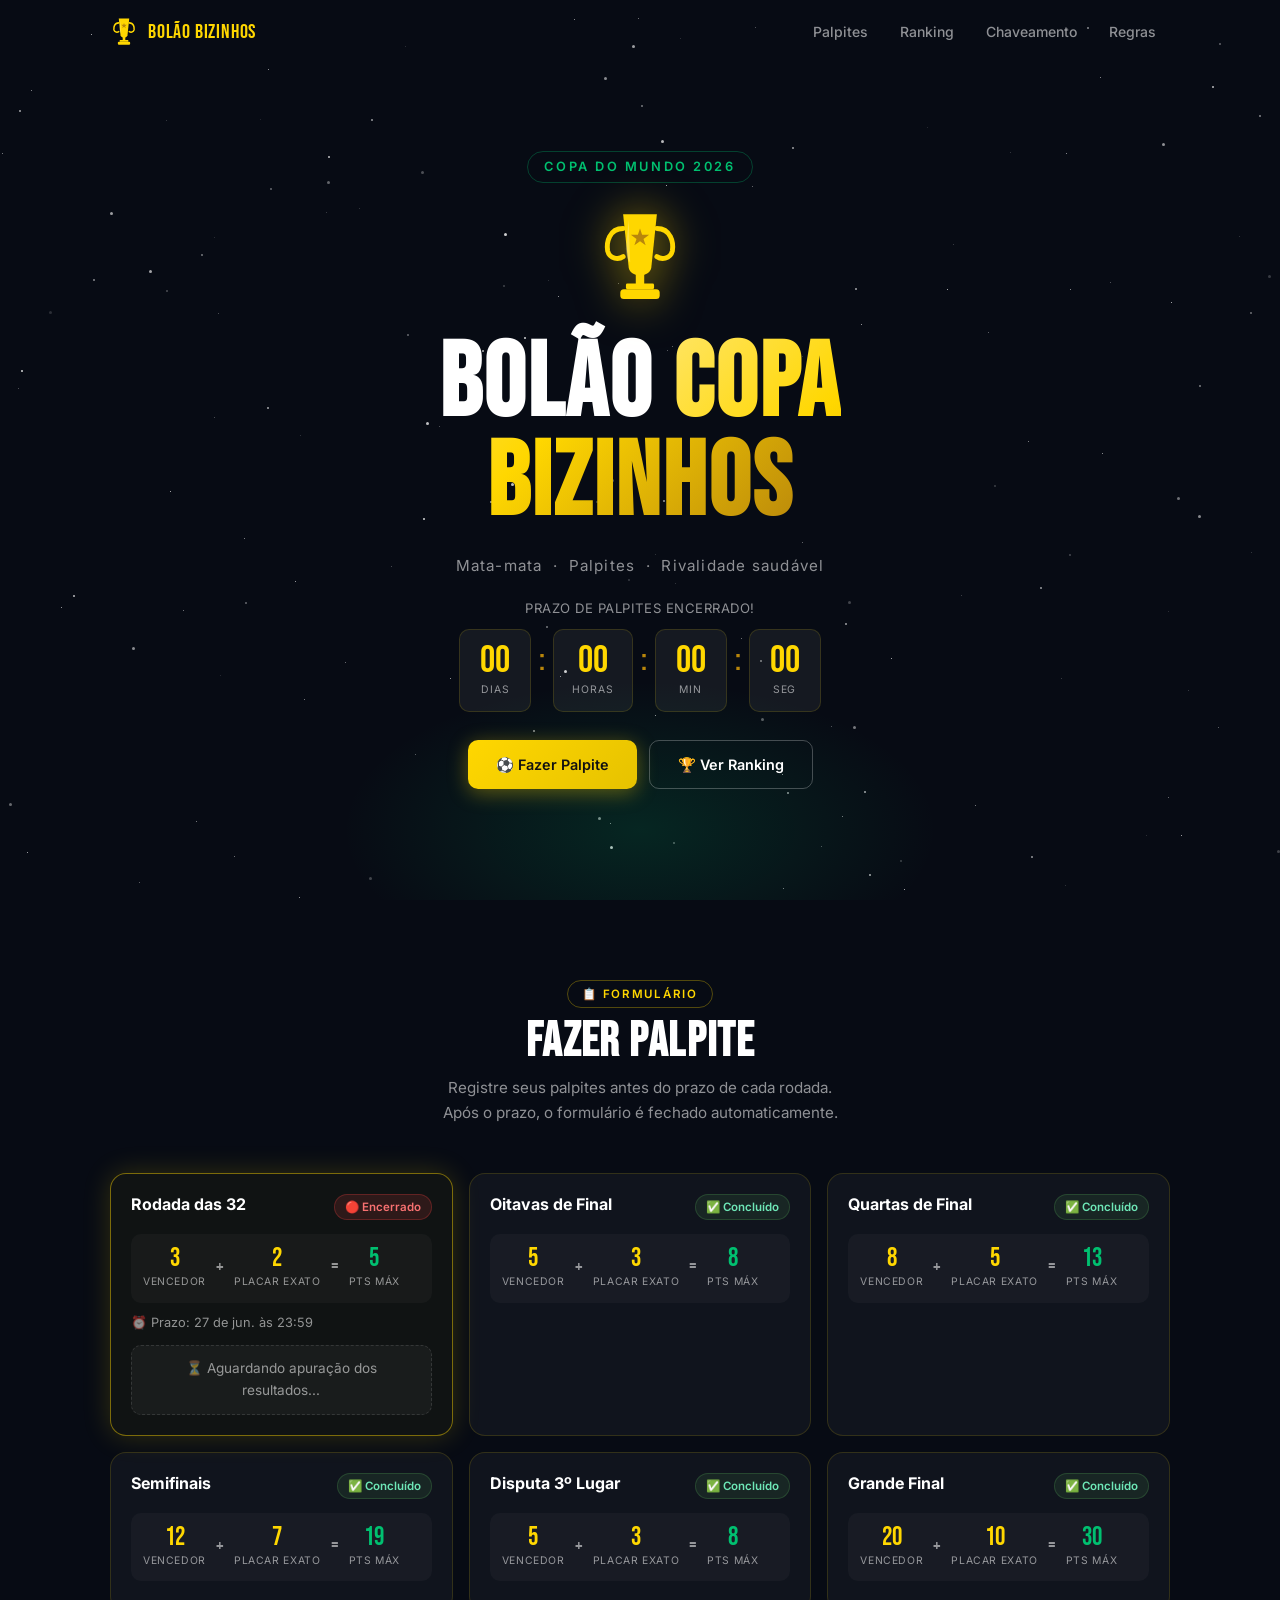
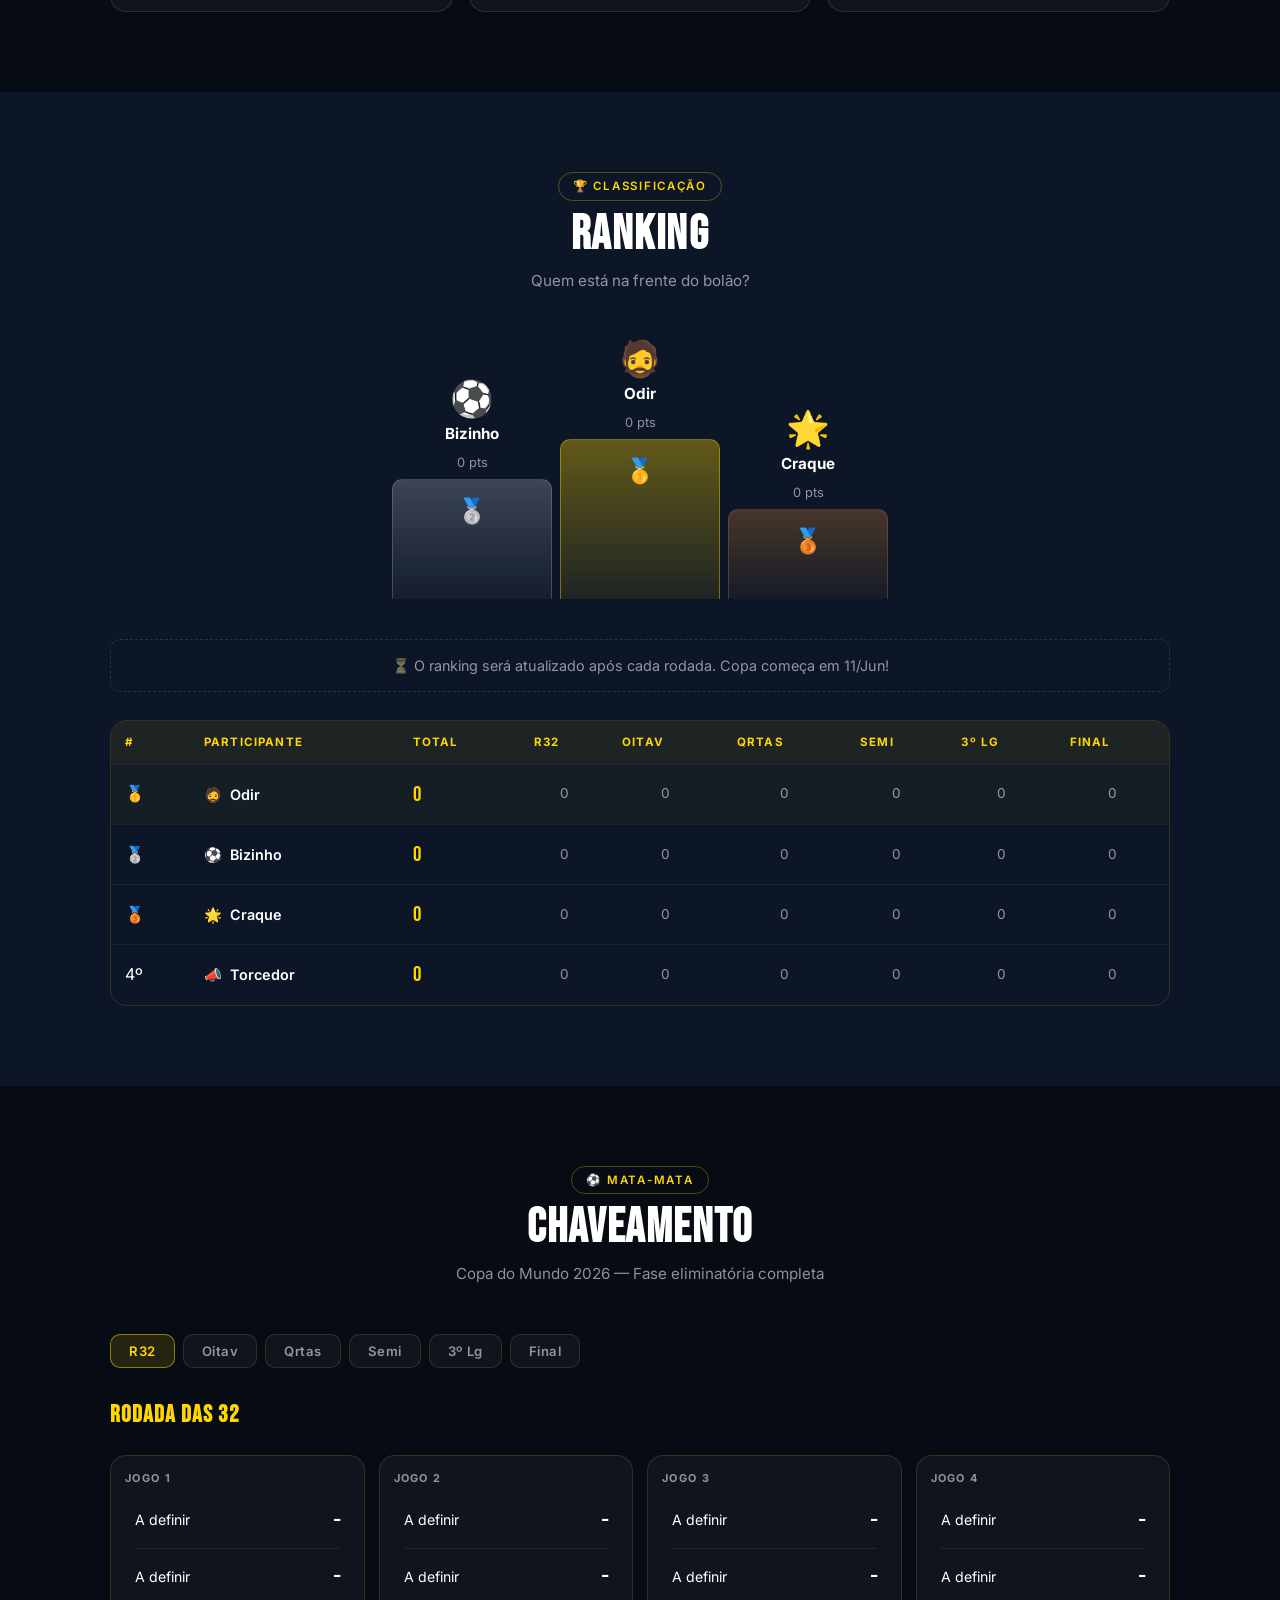
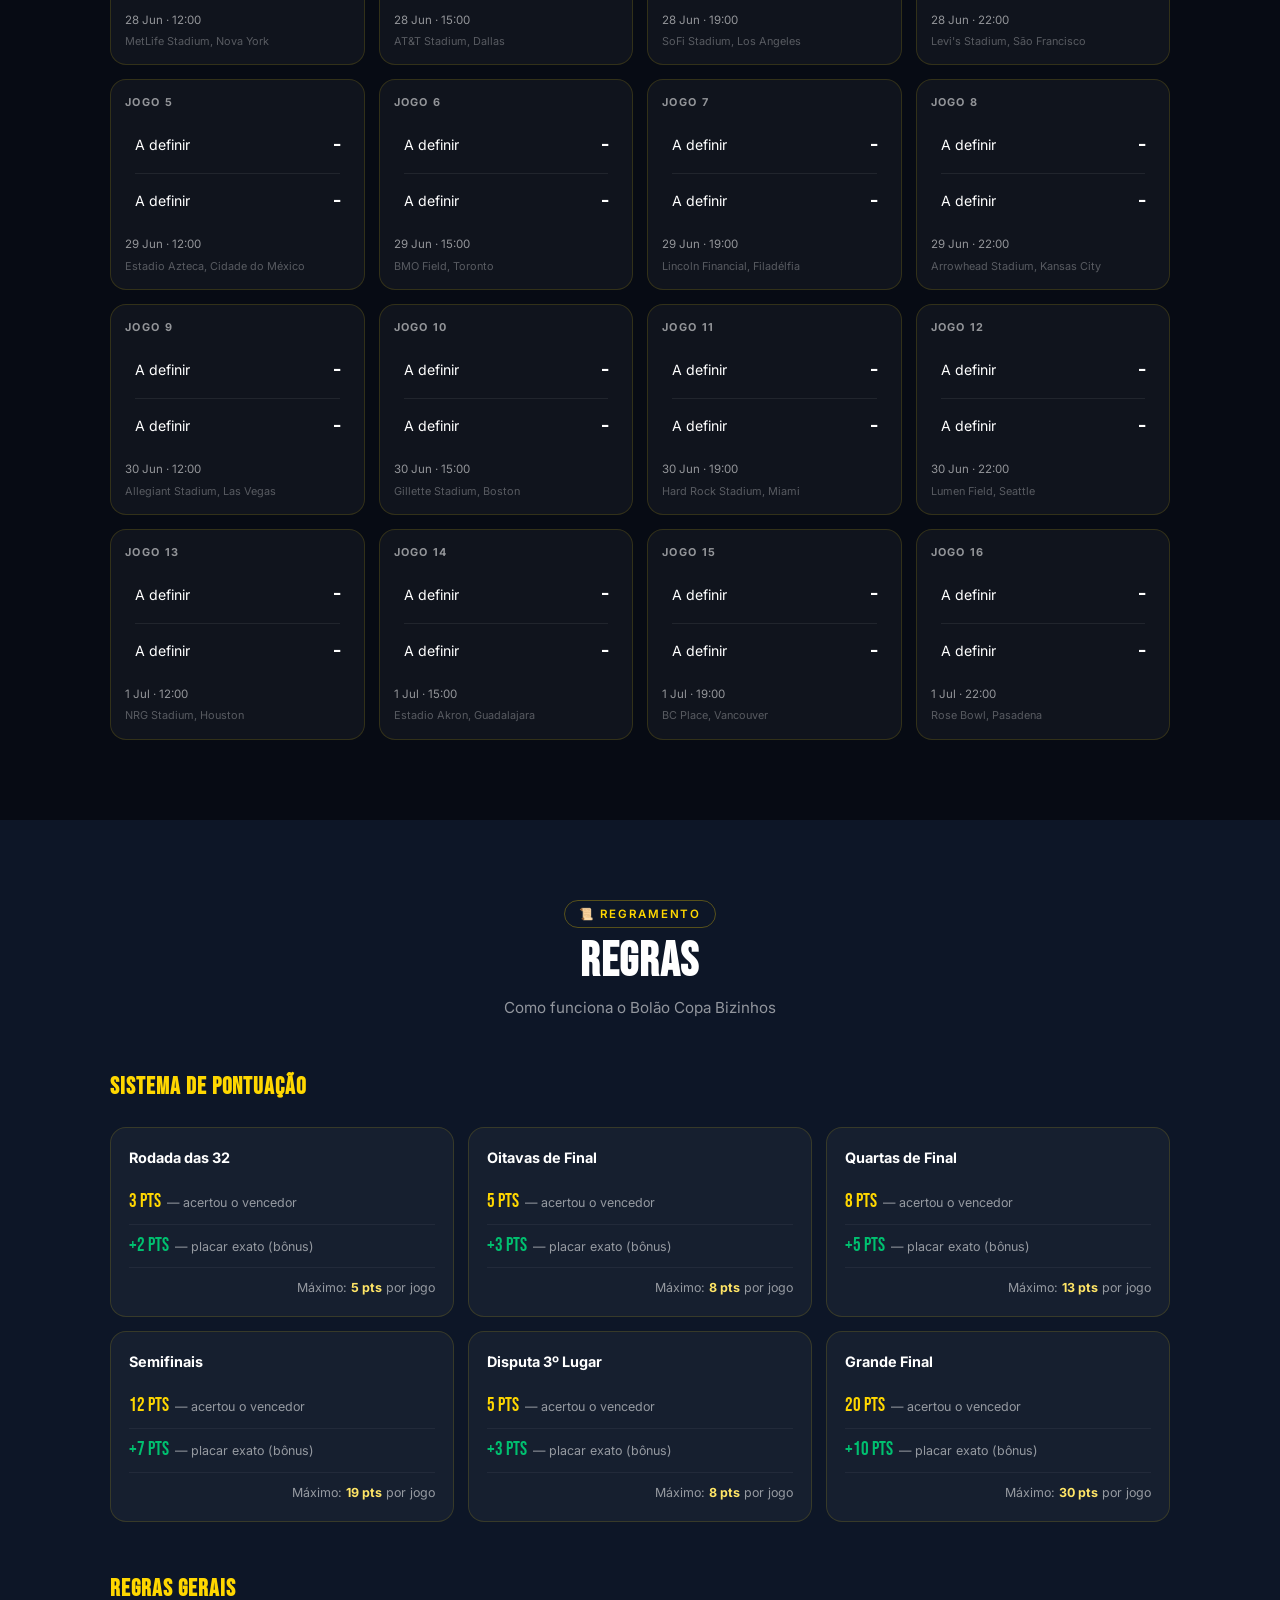
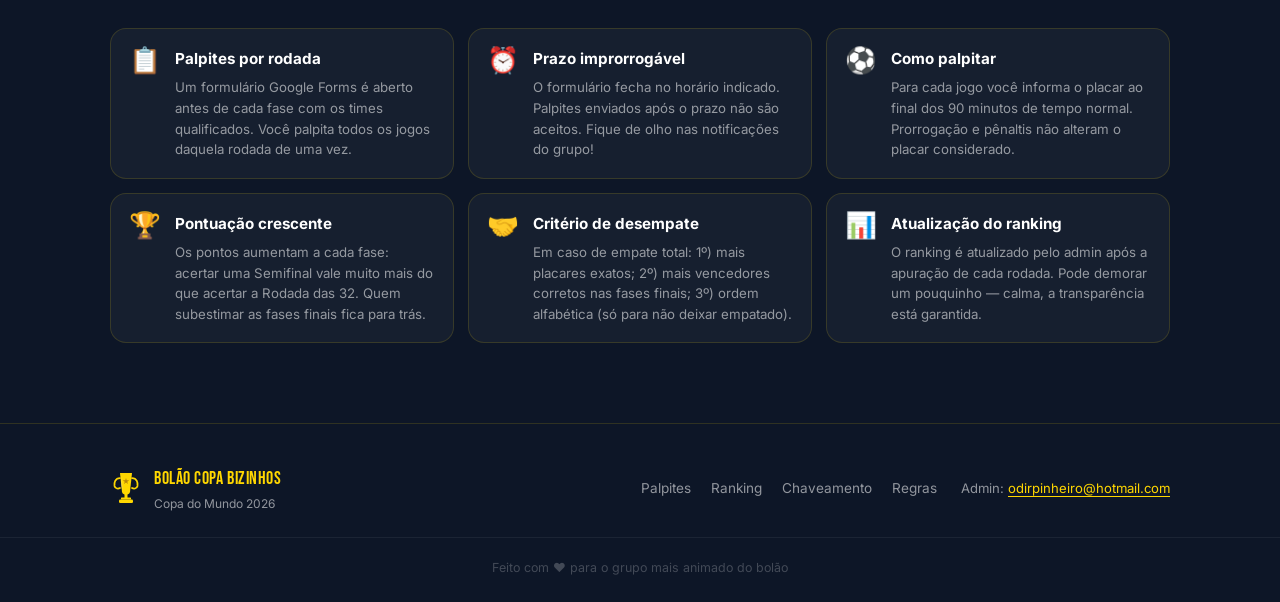
==== index.html @ 428a9176 "Lança o site Bolão Copa Bizinhos 2026 Site completo para bolão do mata-mata da Copa do Mundo 2026: h" ====
<!DOCTYPE html>
<html lang="pt-BR">
<head>
  <meta charset="UTF-8">
  <meta name="viewport" content="width=device-width, initial-scale=1.0">
  <meta name="description" content="Bolão do mata-mata da Copa do Mundo 2026 com os Bizinhos">
  <title id="page-title">Bolão Copa Bizinhos 2026</title>

  <link rel="preconnect" href="https://fonts.googleapis.com">
  <link rel="preconnect" href="https://fonts.gstatic.com" crossorigin>
  <link href="https://fonts.googleapis.com/css2?family=Bebas+Neue&family=Inter:wght@300;400;500;600;700&display=swap" rel="stylesheet">

  <link rel="stylesheet" href="css/style.css">
</head>
<body>

  <!-- ── Navbar ──────────────────────────────────────────────────── -->
  <nav class="navbar" id="navbar">
    <div class="nav-container">
      <a href="#top" class="nav-brand">
        <img src="assets/trophy.svg" alt="" class="nav-icon" aria-hidden="true">
        <span class="nav-brand-text">Bolão Bizinhos</span>
      </a>
      <ul class="nav-menu" role="list">
        <li><a href="#palpites"   class="nav-link">Palpites</a></li>
        <li><a href="#ranking"    class="nav-link">Ranking</a></li>
        <li><a href="#chaveamento" class="nav-link">Chaveamento</a></li>
        <li><a href="#regras"     class="nav-link">Regras</a></li>
      </ul>
      <button class="nav-burger" id="nav-burger"
              aria-label="Abrir menu" aria-expanded="false">
        <span></span><span></span><span></span>
      </button>
    </div>
    <div class="nav-drawer" id="nav-drawer" aria-hidden="true">
      <a href="#palpites"    class="nav-drawer-link">⚽ Palpites</a>
      <a href="#ranking"     class="nav-drawer-link">🏆 Ranking</a>
      <a href="#chaveamento" class="nav-drawer-link">📊 Chaveamento</a>
      <a href="#regras"      class="nav-drawer-link">📜 Regras</a>
    </div>
  </nav>

  <main>

    <!-- ── Hero ──────────────────────────────────────────────────── -->
    <section class="hero" id="top">
      <div class="hero-bg" aria-hidden="true">
        <div id="stars-layer" class="stars-layer"></div>
        <div class="hero-glow"></div>
      </div>

      <div class="container hero-content">
        <div class="hero-eyebrow">Copa do Mundo 2026</div>

        <img src="assets/trophy.svg" alt="Troféu Copa Bizinhos"
             class="hero-trophy" id="hero-trophy">

        <h1 class="hero-title">
          Bolão <span class="text-gold">Copa<br>Bizinhos</span>
        </h1>

        <p class="hero-desc">Mata-mata &nbsp;·&nbsp; Palpites &nbsp;·&nbsp; Rivalidade saudável</p>

        <div class="countdown-wrap">
          <p class="cd-label" id="cd-label">Carregando...</p>
          <div class="countdown">
            <div class="cd-box">
              <span class="cd-num" id="cd-d">00</span>
              <span class="cd-lbl">dias</span>
            </div>
            <span class="cd-colon" aria-hidden="true">:</span>
            <div class="cd-box">
              <span class="cd-num" id="cd-h">00</span>
              <span class="cd-lbl">horas</span>
            </div>
            <span class="cd-colon" aria-hidden="true">:</span>
            <div class="cd-box">
              <span class="cd-num" id="cd-m">00</span>
              <span class="cd-lbl">min</span>
            </div>
            <span class="cd-colon" aria-hidden="true">:</span>
            <div class="cd-box">
              <span class="cd-num" id="cd-s">00</span>
              <span class="cd-lbl">seg</span>
            </div>
          </div>
        </div>

        <div class="hero-ctas">
          <a href="#palpites" class="btn btn-gold">⚽ Fazer Palpite</a>
          <a href="#ranking"  class="btn btn-outline">🏆 Ver Ranking</a>
        </div>
      </div>
    </section>

    <!-- ── Palpites ───────────────────────────────────────────────── -->
    <section class="section" id="palpites">
      <div class="container">
        <div class="section-hd">
          <span class="tag">📋 Formulário</span>
          <h2>Fazer Palpite</h2>
          <p>Registre seus palpites antes do prazo de cada rodada.<br>
             Após o prazo, o formulário é fechado automaticamente.</p>
        </div>
        <div id="palpites-content">
          <!-- Preenchido pelo app.js -->
        </div>
      </div>
    </section>

    <!-- ── Ranking ────────────────────────────────────────────────── -->
    <section class="section bg-alt" id="ranking">
      <div class="container">
        <div class="section-hd">
          <span class="tag">🏆 Classificação</span>
          <h2>Ranking</h2>
          <p>Quem está na frente do bolão?</p>
        </div>
        <div id="ranking-content">
          <!-- Preenchido pelo app.js -->
        </div>
      </div>
    </section>

    <!-- ── Chaveamento ────────────────────────────────────────────── -->
    <section class="section" id="chaveamento">
      <div class="container">
        <div class="section-hd">
          <span class="tag">⚽ Mata-mata</span>
          <h2>Chaveamento</h2>
          <p>Copa do Mundo 2026 — Fase eliminatória completa</p>
        </div>
        <div id="bracket-content">
          <!-- Preenchido pelo app.js -->
        </div>
      </div>
    </section>

    <!-- ── Regras ─────────────────────────────────────────────────── -->
    <section class="section bg-alt" id="regras">
      <div class="container">
        <div class="section-hd">
          <span class="tag">📜 Regramento</span>
          <h2>Regras</h2>
          <p>Como funciona o Bolão Copa Bizinhos</p>
        </div>
        <div id="regras-content">
          <!-- Preenchido pelo app.js -->
        </div>
      </div>
    </section>

  </main>

  <!-- ── Footer ────────────────────────────────────────────────── -->
  <footer class="footer">
    <div class="container footer-inner">
      <div class="footer-brand">
        <img src="assets/trophy.svg" alt="" class="footer-icon" aria-hidden="true">
        <div>
          <div class="footer-title" id="footer-title">Bolão Copa Bizinhos</div>
          <div class="footer-sub">Copa do Mundo 2026</div>
        </div>
      </div>
      <nav class="footer-links" aria-label="Links do rodapé">
        <a href="#palpites">Palpites</a>
        <a href="#ranking">Ranking</a>
        <a href="#chaveamento">Chaveamento</a>
        <a href="#regras">Regras</a>
      </nav>
      <div class="footer-contact" id="footer-contact"></div>
    </div>
    <div class="footer-copy">
      Feito com ❤️ para o grupo mais animado do bolão
    </div>
  </footer>

  <script src="js/config.js"></script>
  <script src="js/app.js"></script>
</body>
</html>
---- css/style.css ----
/* ─── Variables ─────────────────────────────────────────────────── */
:root {
  --navy:        #070b14;
  --navy-2:      #0d1627;
  --navy-3:      #111d35;
  --gold:        #FFD700;
  --gold-light:  #ffe566;
  --gold-dark:   #b8860b;
  --green:       #00c070;
  --white:       #ffffff;
  --grey:        rgba(255,255,255,0.55);
  --grey-faint:  rgba(255,255,255,0.08);
  --border:      rgba(255,215,0,0.14);
  --border-h:    rgba(255,215,0,0.38);
  --card-bg:     rgba(255,255,255,0.04);
  --card-bg-h:   rgba(255,255,255,0.07);
  --silver:      #a8afc0;
  --bronze:      #cd7f32;
  --radius:      16px;
  --radius-sm:   10px;
  --transition:  0.25s ease;
  --shadow:      0 8px 32px rgba(0,0,0,0.45);
  --shadow-gold: 0 0 28px rgba(255,215,0,0.18);
}

/* ─── Reset & Base ──────────────────────────────────────────────── */
*, *::before, *::after { margin: 0; padding: 0; box-sizing: border-box; }

html { scroll-behavior: smooth; }

body {
  background: var(--navy);
  color: var(--white);
  font-family: 'Inter', system-ui, sans-serif;
  font-size: 15px;
  line-height: 1.6;
  -webkit-font-smoothing: antialiased;
}

img { display: block; }
a { color: inherit; text-decoration: none; }
ul, ol { list-style: none; }
button { cursor: pointer; border: none; background: none; font-family: inherit; }

/* ─── Typography ────────────────────────────────────────────────── */
.bebas { font-family: 'Bebas Neue', cursive; }

/* ─── Layout ────────────────────────────────────────────────────── */
.container {
  width: 100%;
  max-width: 1100px;
  margin: 0 auto;
  padding: 0 20px;
}

/* ─── Animations ────────────────────────────────────────────────── */
@keyframes twinkle {
  0%, 100% { opacity: 0.15; }
  50%       { opacity: 0.85; }
}

@keyframes float {
  0%, 100% { transform: translateY(0); }
  50%       { transform: translateY(-14px); }
}

@keyframes fadeUp {
  from { opacity: 0; transform: translateY(24px); }
  to   { opacity: 1; transform: translateY(0); }
}

@keyframes pulse-glow {
  0%, 100% { box-shadow: 0 0 18px rgba(255,215,0,0.4); }
  50%       { box-shadow: 0 0 38px rgba(255,215,0,0.75); }
}

/* ─── Navbar ────────────────────────────────────────────────────── */
.navbar {
  position: fixed;
  top: 0; left: 0; right: 0;
  z-index: 100;
  transition: background var(--transition), backdrop-filter var(--transition), box-shadow var(--transition);
}

.navbar--scrolled {
  background: rgba(7, 11, 20, 0.9);
  backdrop-filter: blur(12px);
  -webkit-backdrop-filter: blur(12px);
  box-shadow: 0 1px 0 rgba(255,215,0,0.1);
}

.nav-container {
  max-width: 1100px;
  margin: 0 auto;
  padding: 0 20px;
  height: 64px;
  display: flex;
  align-items: center;
  gap: 32px;
}

.nav-brand {
  display: flex;
  align-items: center;
  gap: 10px;
  flex-shrink: 0;
}

.nav-icon { width: 28px; height: auto; }

.nav-brand-text {
  font-family: 'Bebas Neue', cursive;
  font-size: 1.25rem;
  letter-spacing: 0.04em;
  color: var(--gold);
}

.nav-menu {
  display: flex;
  align-items: center;
  gap: 4px;
  margin-left: auto;
}

.nav-link {
  padding: 6px 14px;
  border-radius: 8px;
  font-size: 0.875rem;
  font-weight: 500;
  color: var(--grey);
  transition: color var(--transition), background var(--transition);
}

.nav-link:hover,
.nav-link.active {
  color: var(--gold);
  background: rgba(255,215,0,0.08);
}

.nav-burger {
  display: none;
  flex-direction: column;
  justify-content: center;
  gap: 5px;
  width: 36px;
  height: 36px;
  margin-left: auto;
  padding: 4px;
}

.nav-burger span {
  display: block;
  height: 2px;
  border-radius: 2px;
  background: var(--white);
  transition: transform var(--transition), opacity var(--transition), width var(--transition);
  width: 100%;
}

.nav-burger.open span:nth-child(1) { transform: translateY(7px) rotate(45deg); }
.nav-burger.open span:nth-child(2) { opacity: 0; }
.nav-burger.open span:nth-child(3) { transform: translateY(-7px) rotate(-45deg); }

.nav-drawer {
  display: none;
  flex-direction: column;
  background: rgba(7,11,20,0.97);
  border-top: 1px solid var(--border);
  padding: 12px 20px 20px;
  max-height: 0;
  overflow: hidden;
  transition: max-height 0.35s ease;
}

.nav-drawer.open {
  max-height: 260px;
}

.nav-drawer-link {
  padding: 12px 4px;
  font-size: 1rem;
  font-weight: 500;
  color: var(--grey);
  border-bottom: 1px solid rgba(255,255,255,0.06);
  transition: color var(--transition);
}

.nav-drawer-link:hover { color: var(--gold); }

/* ─── Hero ──────────────────────────────────────────────────────── */
.hero {
  position: relative;
  min-height: 100svh;
  display: flex;
  align-items: center;
  justify-content: center;
  overflow: hidden;
  text-align: center;
  padding: 100px 20px 60px;
}

.hero-bg {
  position: absolute;
  inset: 0;
  pointer-events: none;
}

.stars-layer {
  position: absolute;
  inset: 0;
}

.hero-glow {
  position: absolute;
  bottom: -80px;
  left: 50%;
  transform: translateX(-50%);
  width: 600px;
  height: 300px;
  border-radius: 50%;
  background: radial-gradient(ellipse, rgba(0,192,112,0.15) 0%, transparent 70%);
  pointer-events: none;
}

.hero-content {
  position: relative;
  z-index: 1;
  display: flex;
  flex-direction: column;
  align-items: center;
  gap: 20px;
  animation: fadeUp 0.8s ease both;
}

.hero-eyebrow {
  font-size: 0.8rem;
  font-weight: 600;
  letter-spacing: 0.2em;
  text-transform: uppercase;
  color: var(--green);
  padding: 5px 16px;
  border: 1px solid rgba(0,192,112,0.3);
  border-radius: 100px;
}

.hero-trophy {
  width: 90px;
  height: auto;
  animation: float 3.5s ease-in-out infinite;
  filter: drop-shadow(0 0 22px rgba(255,215,0,0.55));
  transition: transform 0.15s ease;
}

.hero-title {
  font-family: 'Bebas Neue', cursive;
  font-size: clamp(3.2rem, 10vw, 6.5rem);
  line-height: 0.95;
  letter-spacing: 0.02em;
}

.text-gold {
  background: linear-gradient(135deg, var(--gold-light) 0%, var(--gold) 40%, var(--gold-dark) 100%);
  -webkit-background-clip: text;
  -webkit-text-fill-color: transparent;
  background-clip: text;
}

.hero-desc {
  font-size: 0.95rem;
  color: var(--grey);
  letter-spacing: 0.08em;
}

/* Countdown */
.countdown-wrap { display: flex; flex-direction: column; align-items: center; gap: 10px; }

.cd-label {
  font-size: 0.82rem;
  color: var(--grey);
  letter-spacing: 0.04em;
  text-transform: uppercase;
}

.countdown {
  display: flex;
  align-items: center;
  gap: 8px;
}

.cd-box {
  display: flex;
  flex-direction: column;
  align-items: center;
  background: rgba(255,255,255,0.06);
  border: 1px solid var(--border);
  border-radius: var(--radius-sm);
  padding: 12px 18px;
  min-width: 72px;
}

.cd-num {
  font-family: 'Bebas Neue', cursive;
  font-size: 2.4rem;
  line-height: 1;
  color: var(--gold);
}

.cd-lbl {
  font-size: 0.65rem;
  color: var(--grey);
  text-transform: uppercase;
  letter-spacing: 0.08em;
  margin-top: 2px;
}

.cd-colon {
  font-family: 'Bebas Neue', cursive;
  font-size: 2rem;
  color: var(--gold-dark);
  line-height: 1;
  padding-bottom: 18px;
}

/* Hero CTAs */
.hero-ctas {
  display: flex;
  gap: 12px;
  flex-wrap: wrap;
  justify-content: center;
  margin-top: 8px;
}

/* ─── Buttons ───────────────────────────────────────────────────── */
.btn {
  display: inline-flex;
  align-items: center;
  justify-content: center;
  gap: 6px;
  padding: 12px 28px;
  border-radius: var(--radius-sm);
  font-size: 0.9rem;
  font-weight: 600;
  transition: all var(--transition);
  white-space: nowrap;
}

.btn-gold {
  background: linear-gradient(135deg, var(--gold) 0%, #e6c200 100%);
  color: #111;
  box-shadow: 0 4px 20px rgba(255,215,0,0.35);
  animation: pulse-glow 2.5s ease-in-out infinite;
}

.btn-gold:hover {
  background: linear-gradient(135deg, var(--gold-light) 0%, var(--gold) 100%);
  transform: translateY(-2px);
  box-shadow: 0 6px 30px rgba(255,215,0,0.55);
}

.btn-outline {
  border: 1.5px solid rgba(255,255,255,0.25);
  color: var(--white);
}

.btn-outline:hover {
  border-color: var(--gold);
  color: var(--gold);
  transform: translateY(-2px);
}

.btn-full { width: 100%; margin-top: 12px; }

.btn-disabled {
  display: flex;
  align-items: center;
  justify-content: center;
  margin-top: 12px;
  padding: 12px 20px;
  border-radius: var(--radius-sm);
  background: rgba(255,255,255,0.04);
  color: var(--grey);
  font-size: 0.85rem;
  border: 1px dashed rgba(255,255,255,0.12);
  text-align: center;
}

/* ─── Sections ──────────────────────────────────────────────────── */
.section {
  padding: 80px 0;
}

.bg-alt {
  background: var(--navy-2);
}

.section-hd {
  text-align: center;
  margin-bottom: 48px;
  display: flex;
  flex-direction: column;
  align-items: center;
  gap: 10px;
}

.section-hd h2 {
  font-family: 'Bebas Neue', cursive;
  font-size: clamp(2rem, 5vw, 3rem);
  letter-spacing: 0.03em;
  line-height: 1;
}

.section-hd p {
  color: var(--grey);
  font-size: 0.95rem;
  max-width: 500px;
}

.tag {
  display: inline-flex;
  align-items: center;
  gap: 6px;
  font-size: 0.72rem;
  font-weight: 600;
  text-transform: uppercase;
  letter-spacing: 0.15em;
  color: var(--gold);
  padding: 4px 14px;
  border: 1px solid rgba(255,215,0,0.3);
  border-radius: 100px;
}

/* ─── Palpites ──────────────────────────────────────────────────── */
.rounds-grid {
  display: grid;
  grid-template-columns: repeat(auto-fill, minmax(280px, 1fr));
  gap: 16px;
}

.round-card {
  background: var(--card-bg);
  border: 1px solid var(--border);
  border-radius: var(--radius);
  padding: 20px;
  transition: border-color var(--transition), background var(--transition);
}

.round-card:hover {
  border-color: var(--border-h);
  background: var(--card-bg-h);
}

.round-card--current {
  border-color: rgba(255,215,0,0.45);
  background: rgba(255,215,0,0.04);
  box-shadow: var(--shadow-gold);
}

.round-card__head {
  display: flex;
  align-items: flex-start;
  justify-content: space-between;
  gap: 8px;
  margin-bottom: 14px;
}

.round-card__name {
  font-size: 1rem;
  font-weight: 700;
  line-height: 1.3;
}

.badge {
  font-size: 0.72rem;
  font-weight: 600;
  padding: 3px 10px;
  border-radius: 100px;
  white-space: nowrap;
  flex-shrink: 0;
}

.badge-open   { background: rgba(0,192,112,0.15); color: var(--green); border: 1px solid rgba(0,192,112,0.3); }
.badge-closed { background: rgba(220,60,60,0.15); color: #f87171;      border: 1px solid rgba(220,60,60,0.3); }
.badge-done   { background: rgba(100,200,100,0.1); color: #6ee7b7;     border: 1px solid rgba(100,200,100,0.2); }
.badge-soon   { background: rgba(255,255,255,0.06); color: var(--grey); border: 1px solid rgba(255,255,255,0.1); }

.round-card__pts {
  display: flex;
  align-items: center;
  gap: 10px;
  padding: 12px;
  background: rgba(255,255,255,0.03);
  border-radius: var(--radius-sm);
  margin-bottom: 10px;
  flex-wrap: wrap;
}

.pts-item {
  display: flex;
  flex-direction: column;
  align-items: center;
  gap: 2px;
}

.pts-num {
  font-family: 'Bebas Neue', cursive;
  font-size: 1.6rem;
  color: var(--gold);
  line-height: 1;
}

.pts-lbl {
  font-size: 0.65rem;
  color: var(--grey);
  text-transform: uppercase;
  letter-spacing: 0.06em;
  text-align: center;
}

.pts-item--max .pts-num { color: var(--green); }

.pts-plus, .pts-eq {
  font-family: 'Bebas Neue', cursive;
  font-size: 1.2rem;
  color: var(--grey);
}

.round-card__deadline {
  font-size: 0.8rem;
  color: var(--grey);
  margin-bottom: 4px;
}

/* ─── Ranking ───────────────────────────────────────────────────── */
.podium {
  display: flex;
  align-items: flex-end;
  justify-content: center;
  gap: 8px;
  margin-bottom: 40px;
}

.podium-place {
  display: flex;
  flex-direction: column;
  align-items: center;
  gap: 6px;
  flex: 1;
  max-width: 160px;
}

.podium-avatar {
  font-size: 2.2rem;
  line-height: 1;
}

.podium-name {
  font-weight: 700;
  font-size: 0.95rem;
  text-align: center;
}

.podium-pts {
  font-size: 0.8rem;
  color: var(--grey);
}

.podium-bar {
  width: 100%;
  border-radius: var(--radius-sm) var(--radius-sm) 0 0;
  display: flex;
  align-items: flex-start;
  justify-content: center;
  padding-top: 12px;
}

.podium-place--1 .podium-bar { background: linear-gradient(180deg, rgba(255,215,0,0.35) 0%, rgba(255,215,0,0.08) 100%); border: 1px solid rgba(255,215,0,0.4); border-bottom: none; }
.podium-place--2 .podium-bar { background: linear-gradient(180deg, rgba(168,175,192,0.3) 0%, rgba(168,175,192,0.05) 100%); border: 1px solid rgba(168,175,192,0.3); border-bottom: none; }
.podium-place--3 .podium-bar { background: linear-gradient(180deg, rgba(205,127,50,0.3) 0%, rgba(205,127,50,0.05) 100%); border: 1px solid rgba(205,127,50,0.3); border-bottom: none; }

.podium-medal { font-size: 1.5rem; }

.ranking-note {
  text-align: center;
  color: var(--grey);
  font-size: 0.9rem;
  margin-bottom: 28px;
  padding: 14px;
  border: 1px dashed rgba(255,255,255,0.12);
  border-radius: var(--radius-sm);
}

.ranking-wrap {
  overflow-x: auto;
  border-radius: var(--radius);
  border: 1px solid var(--border);
}

.ranking-table {
  width: 100%;
  border-collapse: collapse;
  font-size: 0.9rem;
}

.ranking-table thead {
  background: rgba(255,215,0,0.07);
}

.ranking-table th {
  padding: 12px 14px;
  text-align: left;
  font-size: 0.72rem;
  font-weight: 700;
  text-transform: uppercase;
  letter-spacing: 0.1em;
  color: var(--gold);
  white-space: nowrap;
}

.ranking-table td {
  padding: 13px 14px;
  border-top: 1px solid rgba(255,255,255,0.05);
  vertical-align: middle;
}

.ranking-table tbody tr:hover { background: var(--card-bg-h); }

.row--gold   td:first-child { color: var(--gold); }
.row--silver td:first-child { color: var(--silver); }
.row--bronze td:first-child { color: var(--bronze); }
.row--gold   { background: rgba(255,215,0,0.04) !important; }

.td-pos { font-size: 1rem; white-space: nowrap; }
.td-name { font-weight: 600; white-space: nowrap; }
.td-emoji { margin-right: 8px; }
.td-total { font-family: 'Bebas Neue', cursive; font-size: 1.3rem; color: var(--gold); }
.td-round { text-align: center; color: var(--grey); font-size: 0.85rem; }

/* ─── Bracket ───────────────────────────────────────────────────── */
.bracket-tabs {
  display: flex;
  gap: 8px;
  flex-wrap: wrap;
  margin-bottom: 28px;
}

.bracket-tab {
  padding: 8px 18px;
  border-radius: var(--radius-sm);
  font-size: 0.82rem;
  font-weight: 600;
  color: var(--grey);
  background: var(--card-bg);
  border: 1px solid var(--border);
  transition: all var(--transition);
  letter-spacing: 0.04em;
}

.bracket-tab:hover {
  color: var(--white);
  border-color: var(--border-h);
}

.bracket-tab.active {
  background: rgba(255,215,0,0.12);
  border-color: rgba(255,215,0,0.5);
  color: var(--gold);
}

.bracket-panel.hidden { display: none; }

.bracket-round-title {
  font-family: 'Bebas Neue', cursive;
  font-size: 1.5rem;
  color: var(--gold);
  letter-spacing: 0.04em;
  margin-bottom: 20px;
}

.matches-grid {
  display: grid;
  grid-template-columns: repeat(auto-fill, minmax(230px, 1fr));
  gap: 14px;
}

.match-card {
  background: var(--card-bg);
  border: 1px solid var(--border);
  border-radius: var(--radius);
  padding: 14px;
  transition: all var(--transition);
}

.match-card:hover {
  border-color: var(--border-h);
  background: var(--card-bg-h);
  transform: translateY(-2px);
  box-shadow: var(--shadow);
}

.match-card--played { border-color: rgba(0,192,112,0.2); }

.match-num {
  font-size: 0.68rem;
  font-weight: 700;
  text-transform: uppercase;
  letter-spacing: 0.12em;
  color: var(--grey);
  margin-bottom: 10px;
}

.match-teams { display: flex; flex-direction: column; gap: 2px; }

.match-team {
  display: flex;
  align-items: center;
  justify-content: space-between;
  padding: 7px 10px;
  border-radius: 8px;
  transition: background var(--transition);
}

.match-team--winner {
  background: rgba(255,215,0,0.1);
  font-weight: 700;
  color: var(--gold);
}

.match-team--elim { opacity: 0.38; }

.team-name {
  font-size: 0.88rem;
  white-space: nowrap;
  overflow: hidden;
  text-overflow: ellipsis;
  max-width: 140px;
}

.team-score {
  font-family: 'Bebas Neue', cursive;
  font-size: 1.3rem;
  min-width: 24px;
  text-align: right;
}

.match-sep {
  height: 1px;
  background: rgba(255,255,255,0.07);
  margin: 2px 10px;
}

.match-meta {
  display: flex;
  gap: 6px;
  margin-top: 10px;
}

.match-date {
  font-size: 0.72rem;
  color: var(--grey);
}

.match-et {
  display: inline-block;
  font-size: 0.65rem;
  color: var(--gold);
  background: rgba(255,215,0,0.1);
  border-radius: 4px;
  padding: 2px 6px;
  margin-top: 4px;
}

.match-venue {
  font-size: 0.68rem;
  color: rgba(255,255,255,0.3);
  margin-top: 4px;
  white-space: nowrap;
  overflow: hidden;
  text-overflow: ellipsis;
}

/* ─── Regras ────────────────────────────────────────────────────── */
.regras-block { margin-bottom: 48px; }
.regras-block:last-child { margin-bottom: 0; }

.regras-subtitle {
  font-family: 'Bebas Neue', cursive;
  font-size: 1.5rem;
  color: var(--gold);
  letter-spacing: 0.04em;
  margin-bottom: 20px;
}

.scoring-grid {
  display: grid;
  grid-template-columns: repeat(auto-fill, minmax(260px, 1fr));
  gap: 14px;
}

.scoring-card {
  background: var(--card-bg);
  border: 1px solid var(--border);
  border-radius: var(--radius);
  padding: 18px;
  transition: all var(--transition);
}

.scoring-card:hover {
  border-color: var(--border-h);
  background: var(--card-bg-h);
}

.scoring-phase {
  font-weight: 700;
  font-size: 0.9rem;
  margin-bottom: 12px;
  color: var(--white);
}

.scoring-row {
  display: flex;
  align-items: baseline;
  gap: 6px;
  padding: 6px 0;
  border-bottom: 1px solid rgba(255,255,255,0.05);
}

.scoring-row:last-of-type { border-bottom: none; }

.scoring-row--bonus .scoring-pts { color: var(--green); }

.scoring-pts {
  font-family: 'Bebas Neue', cursive;
  font-size: 1.2rem;
  color: var(--gold);
  white-space: nowrap;
}

.scoring-desc {
  font-size: 0.78rem;
  color: var(--grey);
}

.scoring-max {
  margin-top: 10px;
  font-size: 0.78rem;
  color: var(--grey);
  text-align: right;
}

.scoring-max strong { color: var(--gold-light); }

.rules-grid {
  display: grid;
  grid-template-columns: repeat(auto-fill, minmax(300px, 1fr));
  gap: 14px;
}

.rule-card {
  display: flex;
  gap: 14px;
  background: var(--card-bg);
  border: 1px solid var(--border);
  border-radius: var(--radius);
  padding: 18px;
  transition: all var(--transition);
  align-items: flex-start;
}

.rule-card:hover {
  border-color: var(--border-h);
  background: var(--card-bg-h);
}

.rule-icon { font-size: 1.6rem; flex-shrink: 0; line-height: 1; }

.rule-body { flex: 1; }

.rule-title {
  font-weight: 700;
  font-size: 0.95rem;
  margin-bottom: 6px;
}

.rule-desc {
  font-size: 0.83rem;
  color: var(--grey);
  line-height: 1.55;
}

/* ─── Footer ────────────────────────────────────────────────────── */
.footer {
  background: var(--navy-2);
  border-top: 1px solid var(--border);
  padding: 40px 0 24px;
}

.footer-inner {
  display: flex;
  align-items: center;
  gap: 24px;
  flex-wrap: wrap;
  margin-bottom: 24px;
}

.footer-brand {
  display: flex;
  align-items: center;
  gap: 12px;
  flex: 1;
  min-width: 200px;
}

.footer-icon { width: 32px; height: auto; }

.footer-title {
  font-family: 'Bebas Neue', cursive;
  font-size: 1.15rem;
  color: var(--gold);
  letter-spacing: 0.03em;
}

.footer-sub {
  font-size: 0.75rem;
  color: var(--grey);
}

.footer-links {
  display: flex;
  gap: 20px;
  flex-wrap: wrap;
}

.footer-links a {
  font-size: 0.85rem;
  color: var(--grey);
  transition: color var(--transition);
}

.footer-links a:hover { color: var(--gold); }

.footer-contact {
  font-size: 0.82rem;
  color: var(--grey);
}

.footer-contact a {
  color: var(--gold);
  text-decoration: underline;
  text-underline-offset: 3px;
}

.footer-copy {
  text-align: center;
  font-size: 0.78rem;
  color: rgba(255,255,255,0.22);
  border-top: 1px solid rgba(255,255,255,0.06);
  padding-top: 20px;
}

/* ─── Responsive ────────────────────────────────────────────────── */
@media (max-width: 768px) {
  .nav-menu { display: none; }
  .nav-burger { display: flex; }
  .nav-drawer { display: flex; }

  .hero { padding: 90px 20px 50px; }

  .cd-box { padding: 10px 12px; min-width: 58px; }
  .cd-num { font-size: 1.9rem; }

  .hero-ctas { flex-direction: column; width: 100%; max-width: 280px; }
  .btn { width: 100%; justify-content: center; }

  .podium { gap: 4px; }
  .podium-place { max-width: 110px; }
  .podium-avatar { font-size: 1.7rem; }
  .podium-name { font-size: 0.82rem; }

  .section { padding: 60px 0; }

  .footer-inner { flex-direction: column; align-items: flex-start; gap: 20px; }
}

@media (max-width: 480px) {
  .rounds-grid { grid-template-columns: 1fr; }
  .matches-grid { grid-template-columns: 1fr; }
  .scoring-grid { grid-template-columns: 1fr; }
  .rules-grid   { grid-template-columns: 1fr; }

  .countdown { gap: 5px; }
  .cd-box { padding: 8px 10px; min-width: 52px; }
  .cd-num { font-size: 1.6rem; }
  .cd-colon { font-size: 1.4rem; padding-bottom: 14px; }
}
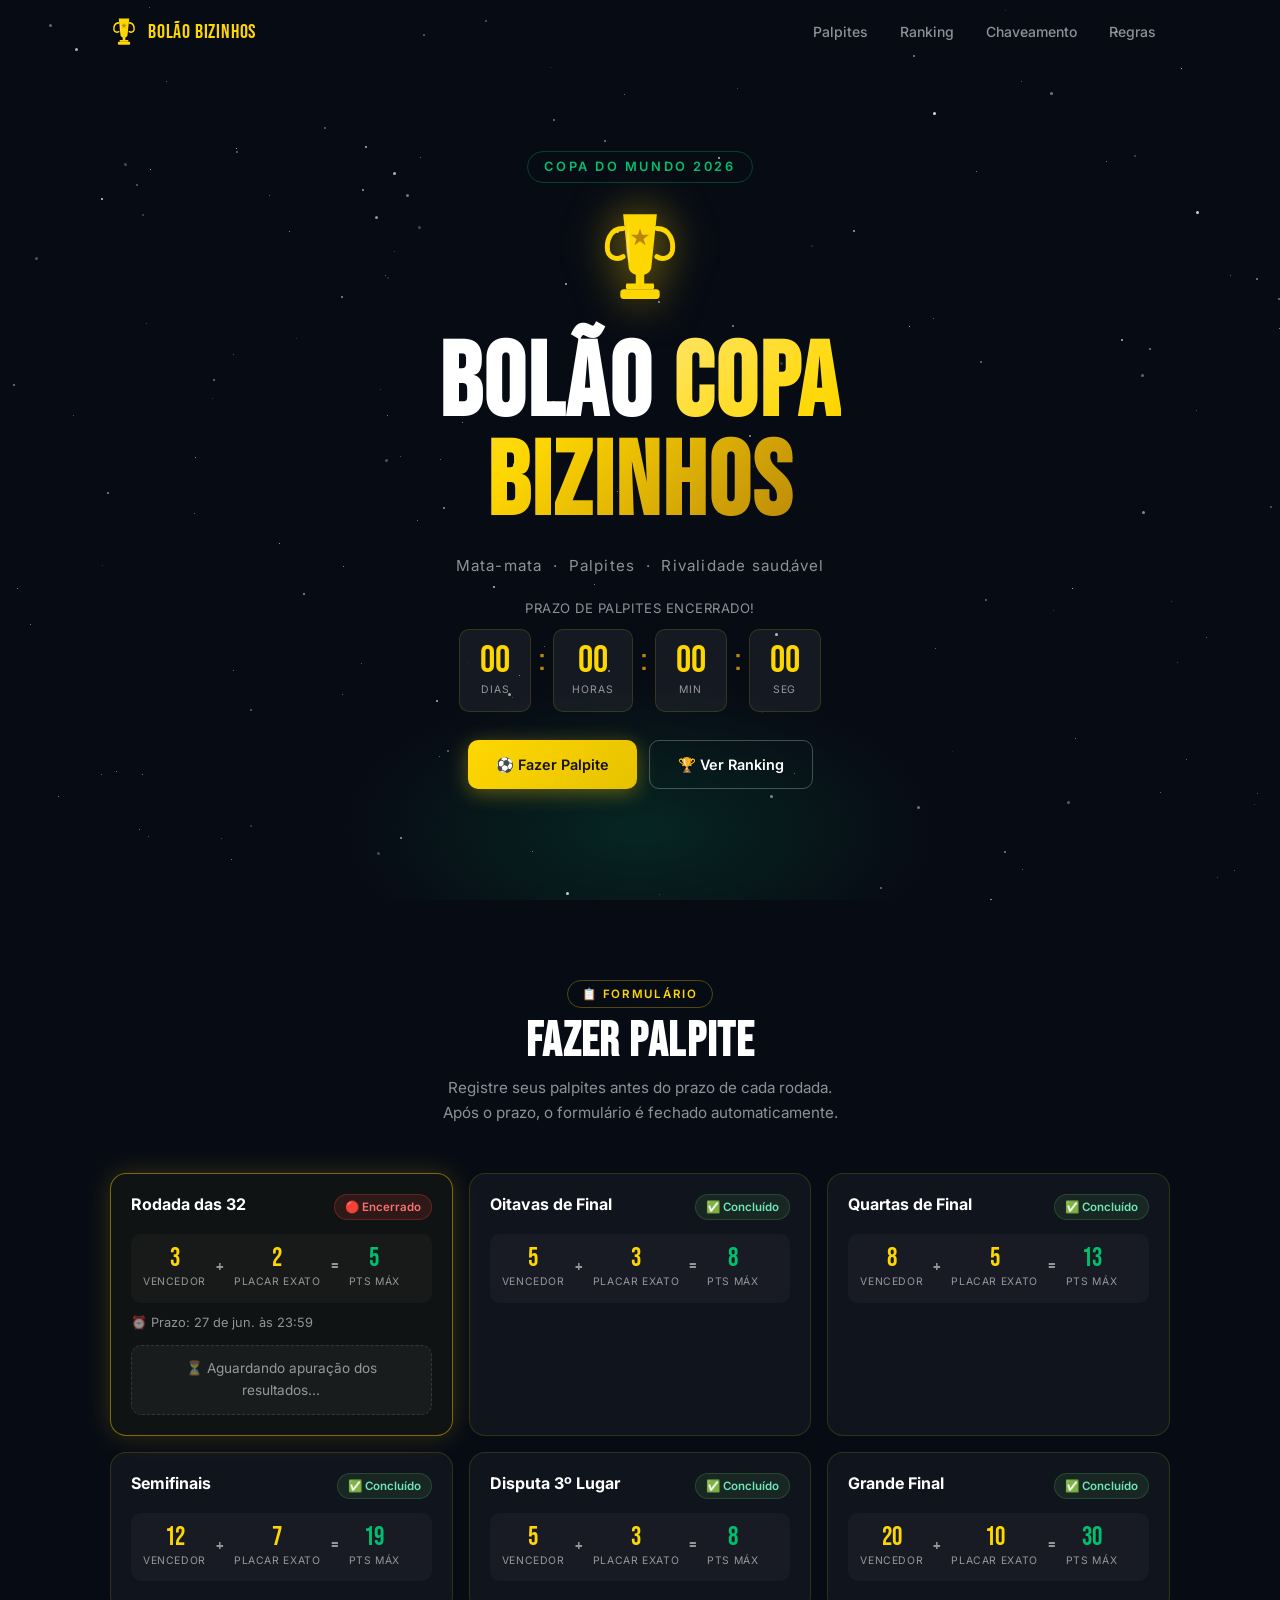
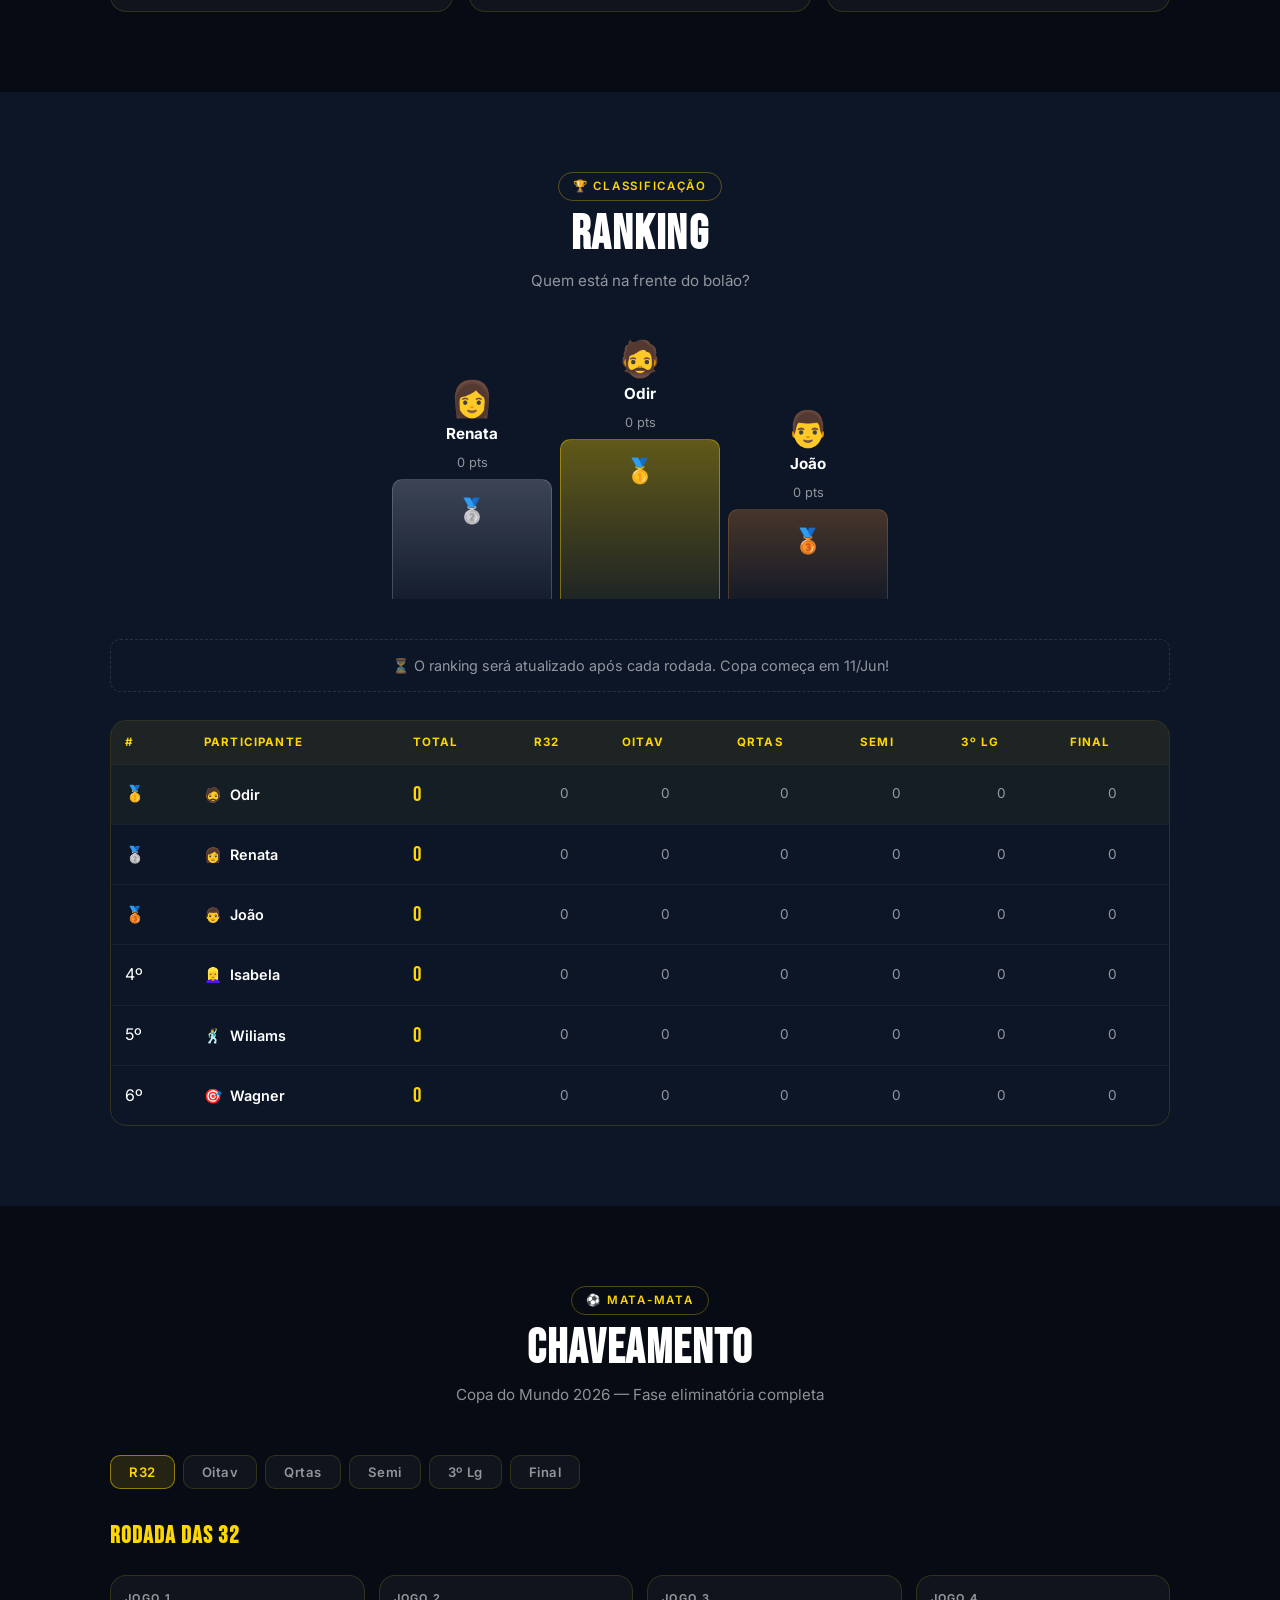
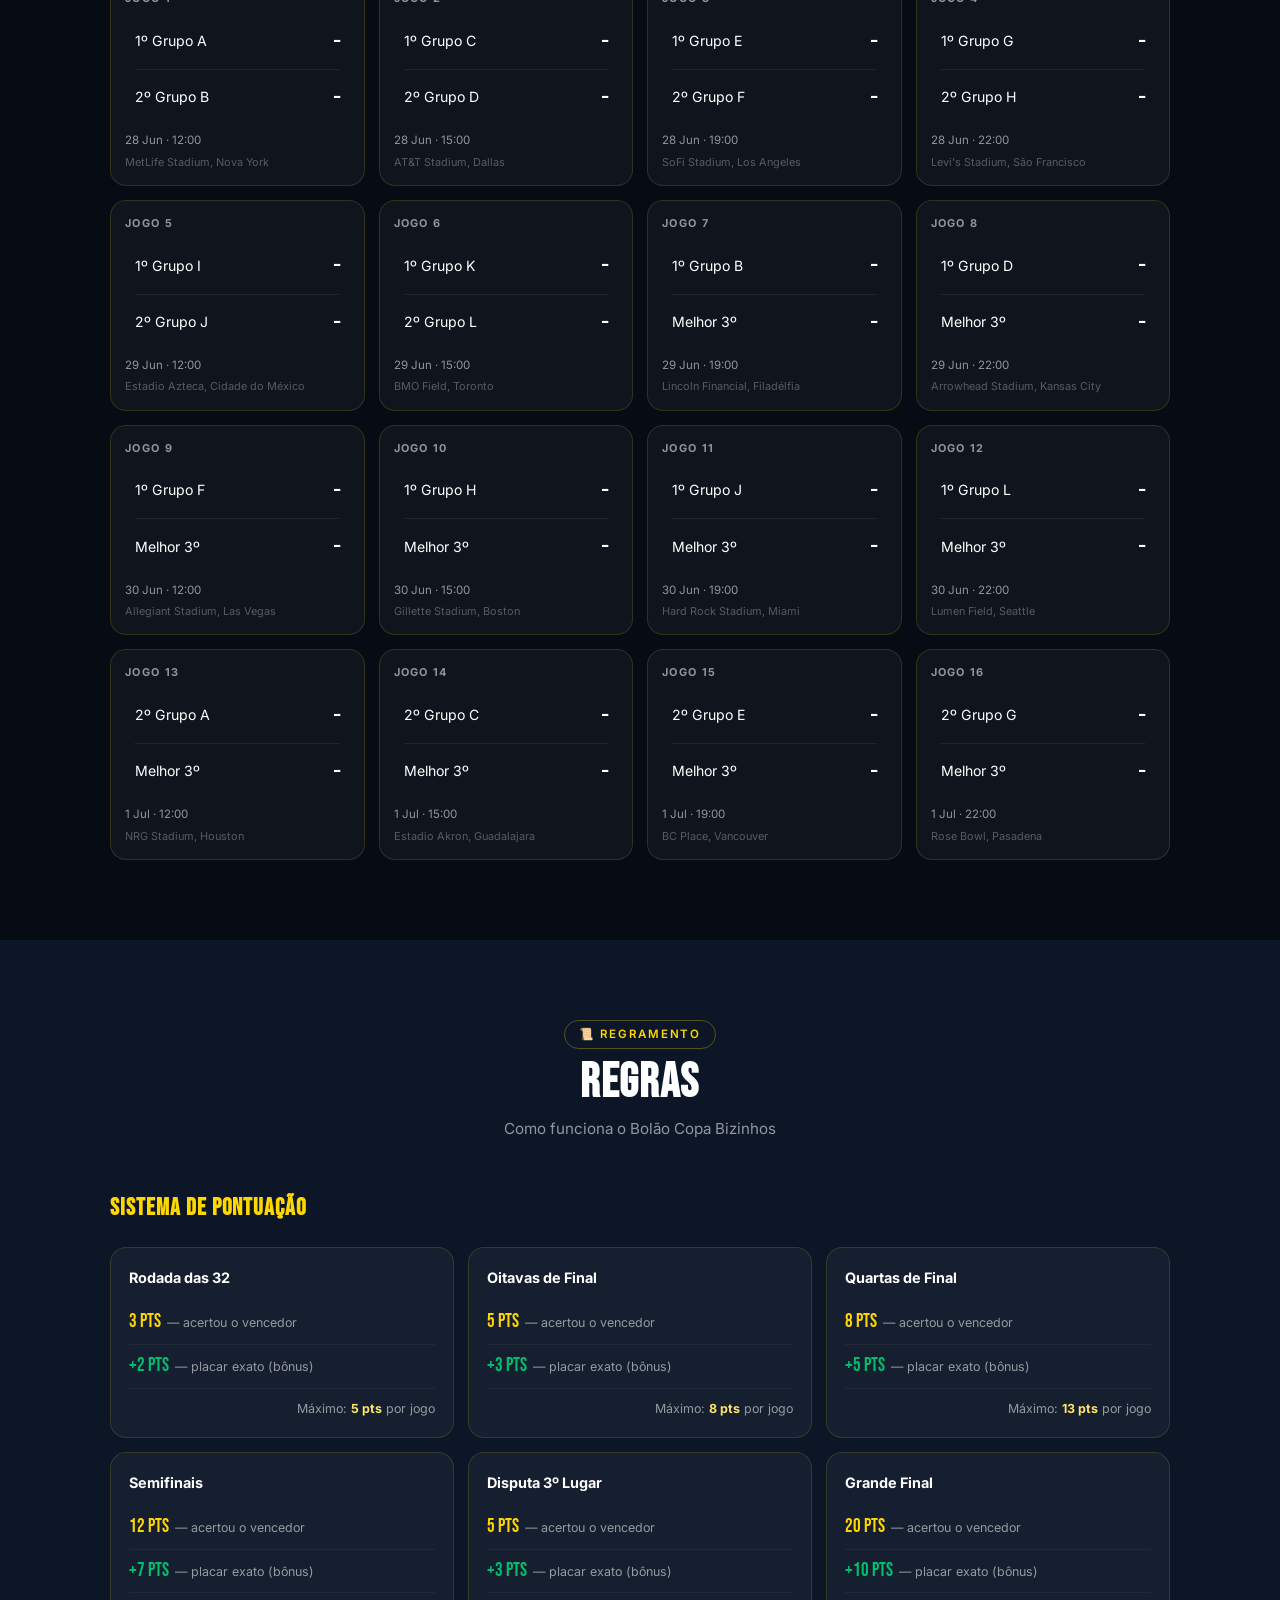
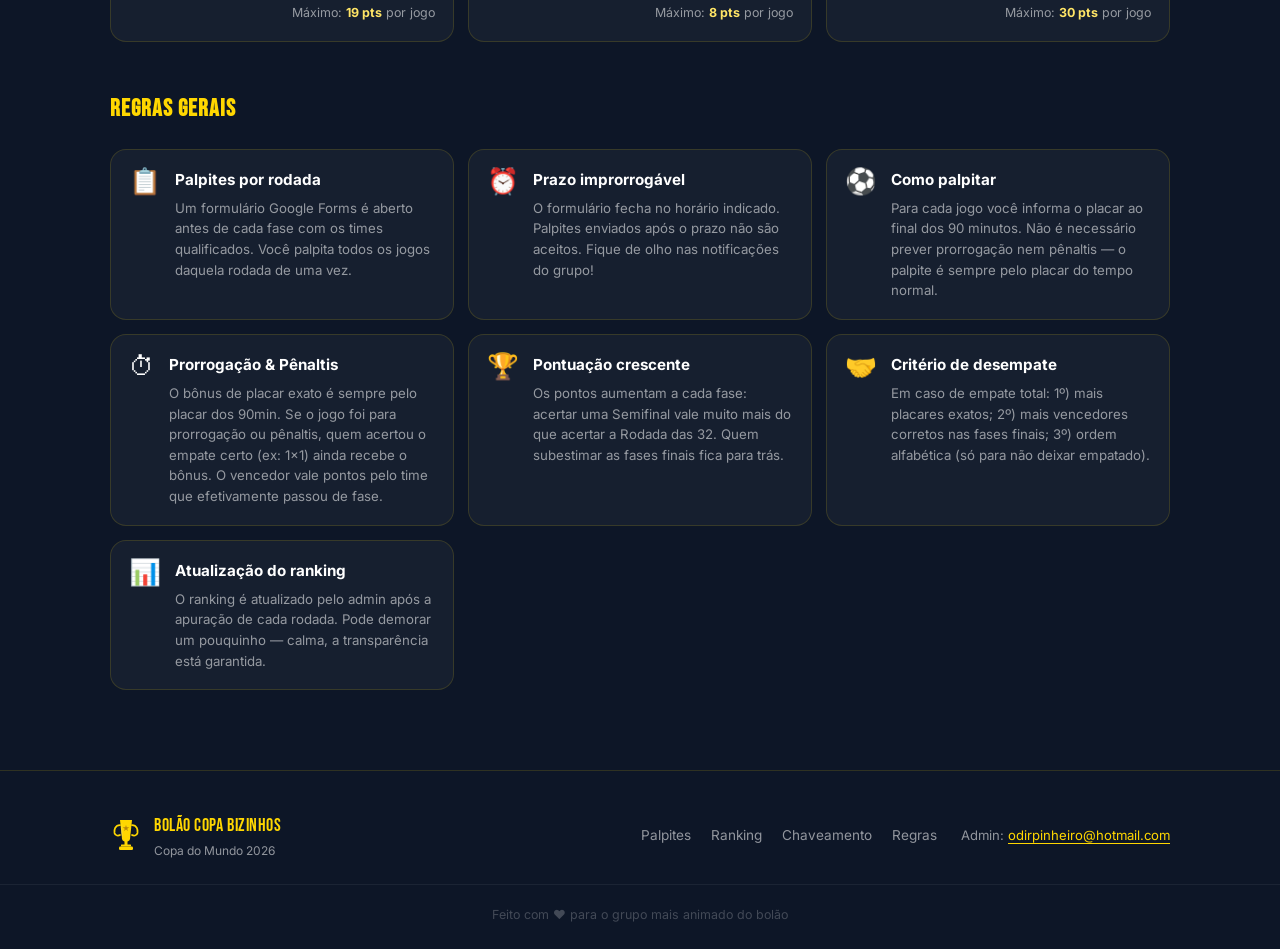
==== commit 6ba01398: "Adiciona página de palpite nativa (sem Google Forms) - palpite.html: página dedicada para fazer os p" ====
--- a/index.html
+++ b/index.html
@@ -87,7 +87,7 @@
         </div>
 
         <div class="hero-ctas">
-          <a href="#palpites" class="btn btn-gold">⚽ Fazer Palpite</a>
+          <a href="palpite.html" class="btn btn-gold">⚽ Fazer Palpite</a>
           <a href="#ranking"  class="btn btn-outline">🏆 Ver Ranking</a>
         </div>
       </div>
--- a/css/style.css
+++ b/css/style.css
@@ -750,8 +750,10 @@
 
 .match-meta {
   display: flex;
-  gap: 6px;
+  align-items: center;
+  gap: 8px;
   margin-top: 10px;
+  flex-wrap: wrap;
 }
 
 .match-date {
@@ -759,14 +761,26 @@
   color: var(--grey);
 }
 
-.match-et {
-  display: inline-block;
+.match-res {
+  display: inline-flex;
+  align-items: center;
+  gap: 3px;
   font-size: 0.65rem;
+  font-weight: 600;
+  border-radius: 4px;
+  padding: 2px 7px;
+}
+
+.match-res--et {
   color: var(--gold);
   background: rgba(255,215,0,0.1);
-  border-radius: 4px;
-  padding: 2px 6px;
-  margin-top: 4px;
+  border: 1px solid rgba(255,215,0,0.2);
+}
+
+.match-res--pen {
+  color: #60a5fa;
+  background: rgba(96,165,250,0.1);
+  border: 1px solid rgba(96,165,250,0.2);
 }
 
 .match-venue {
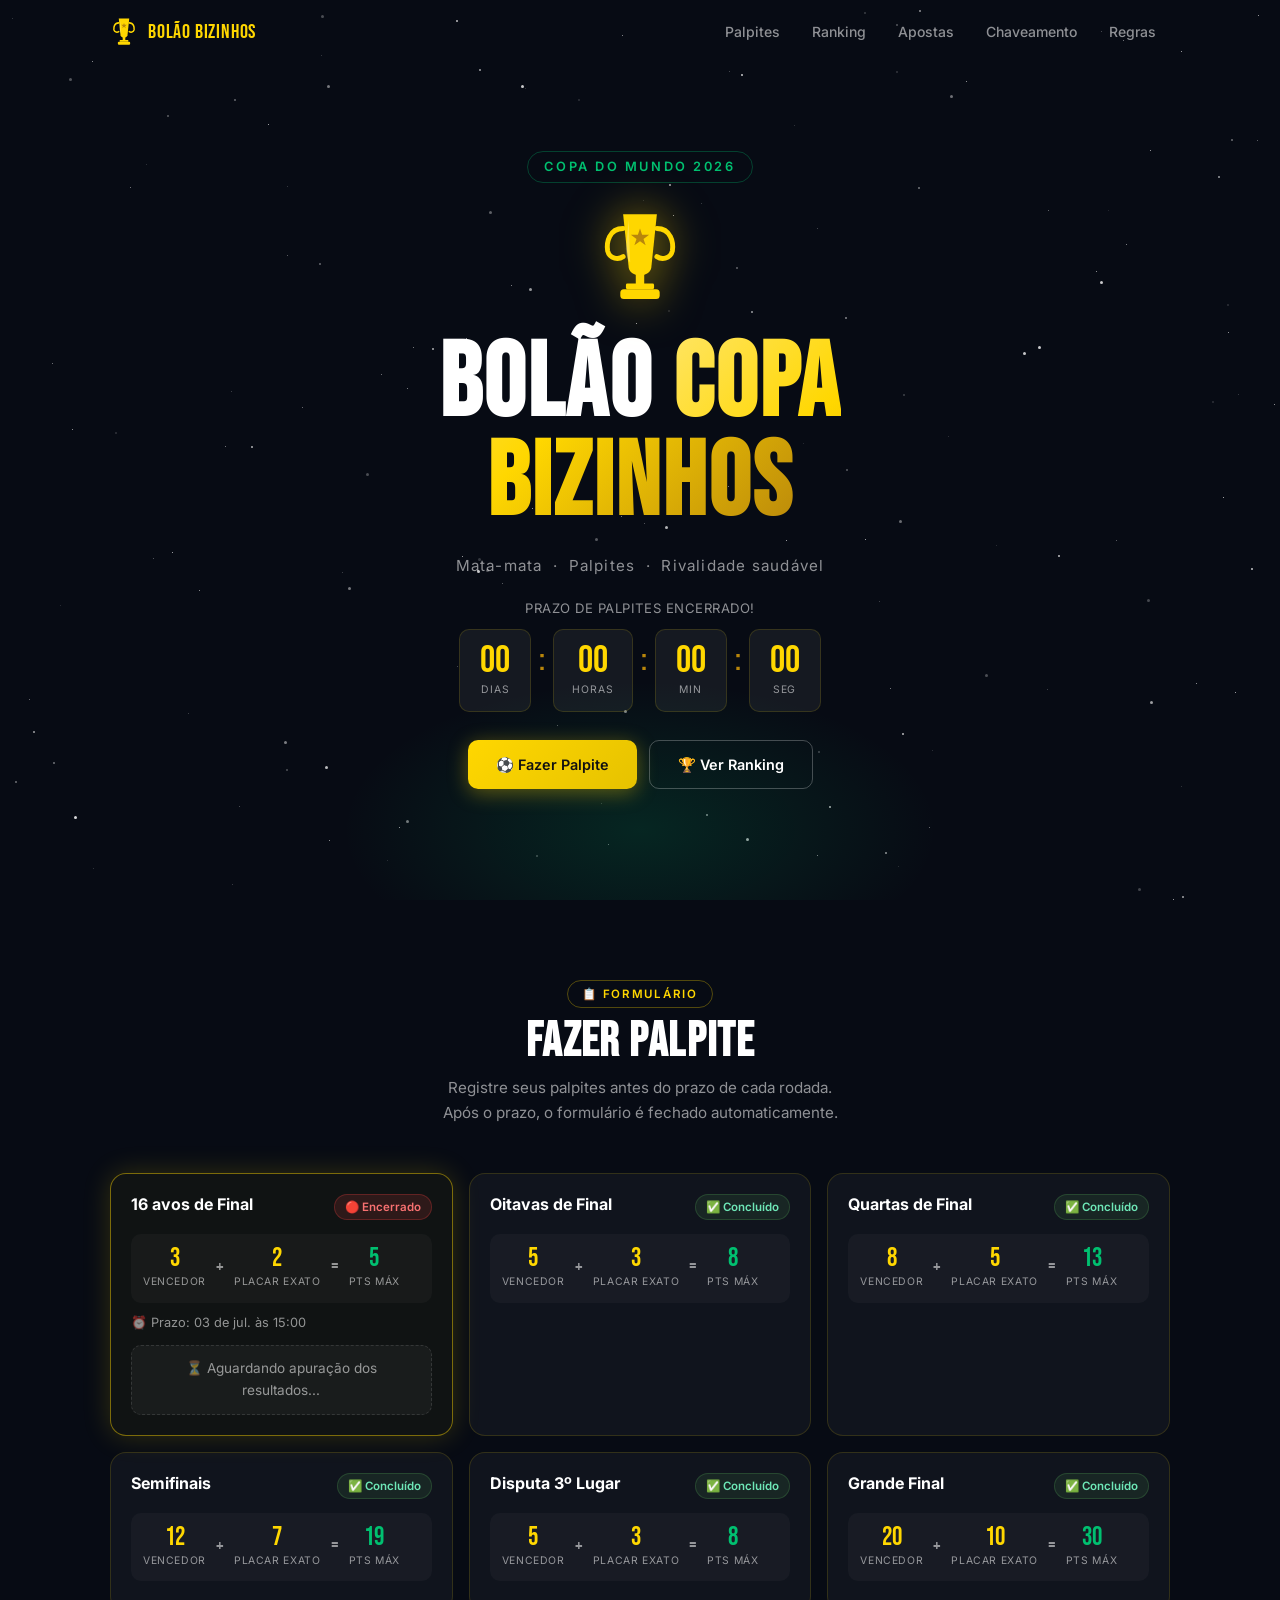
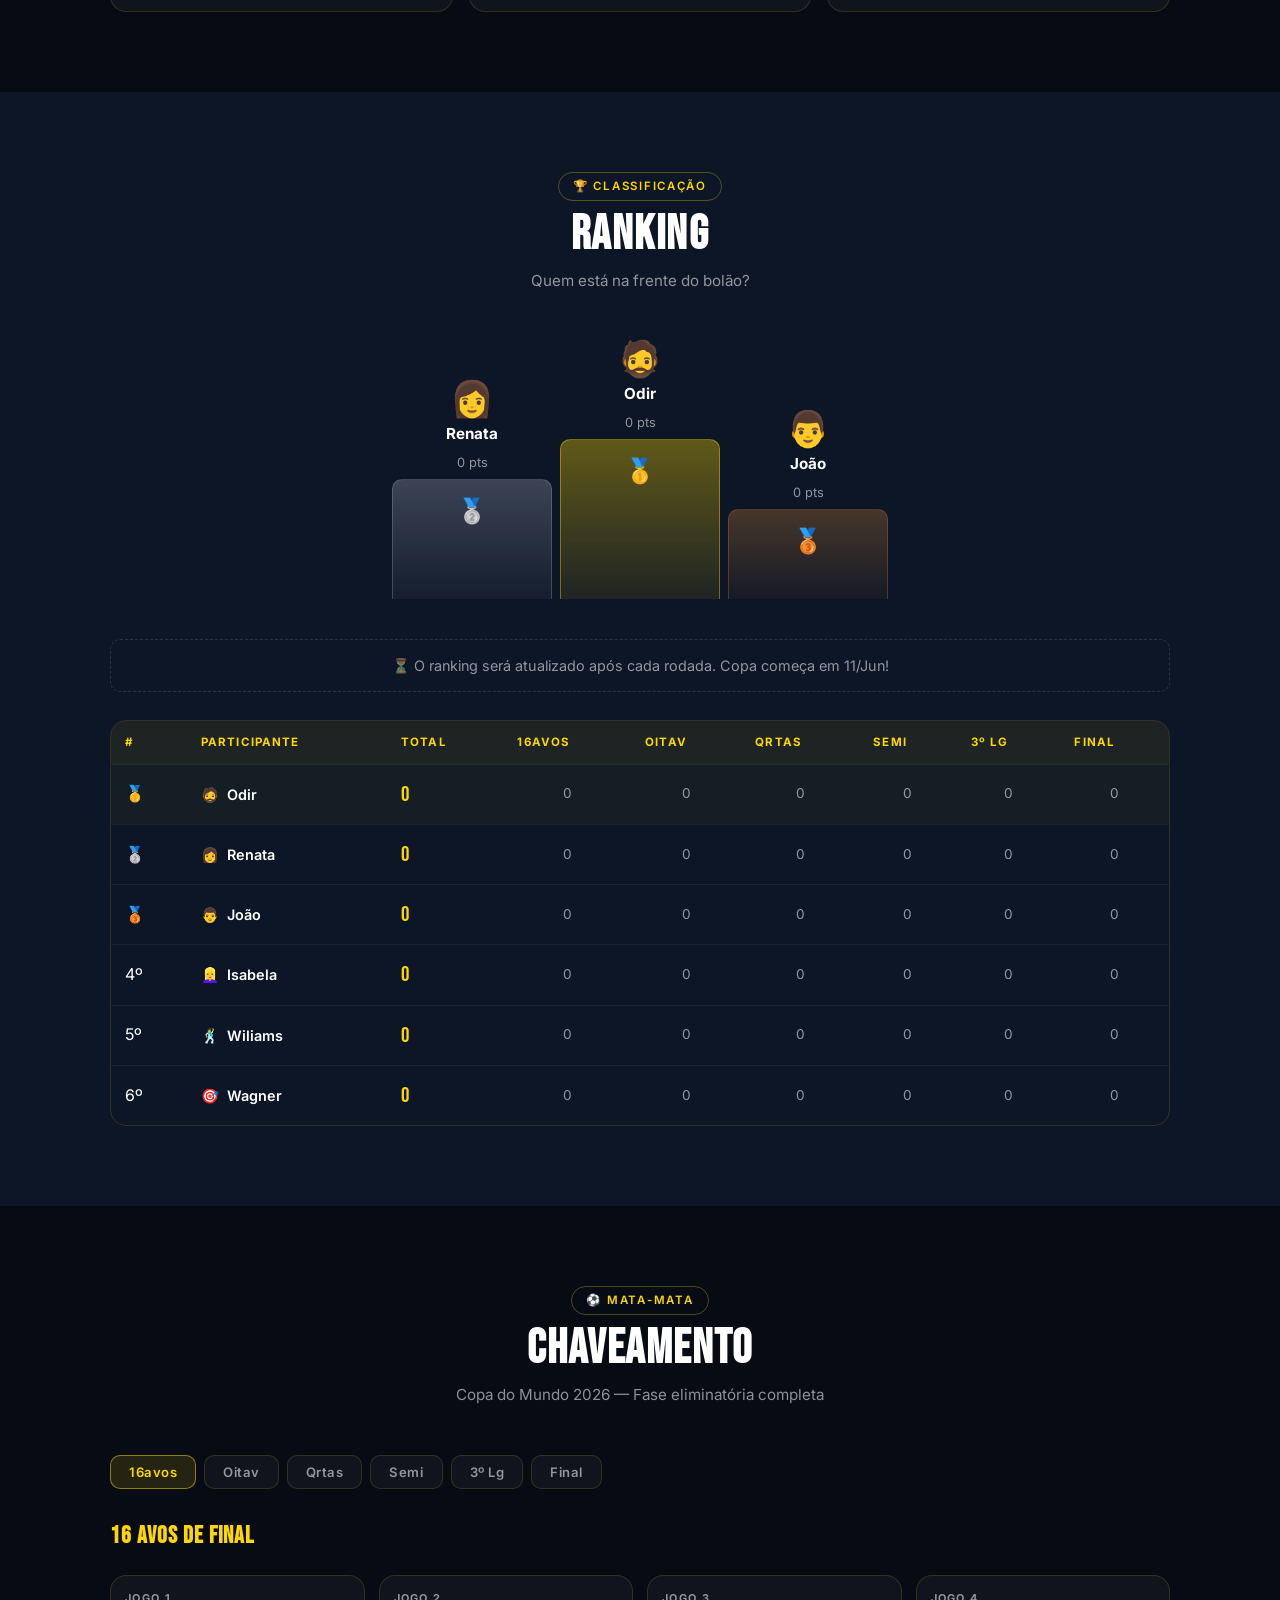
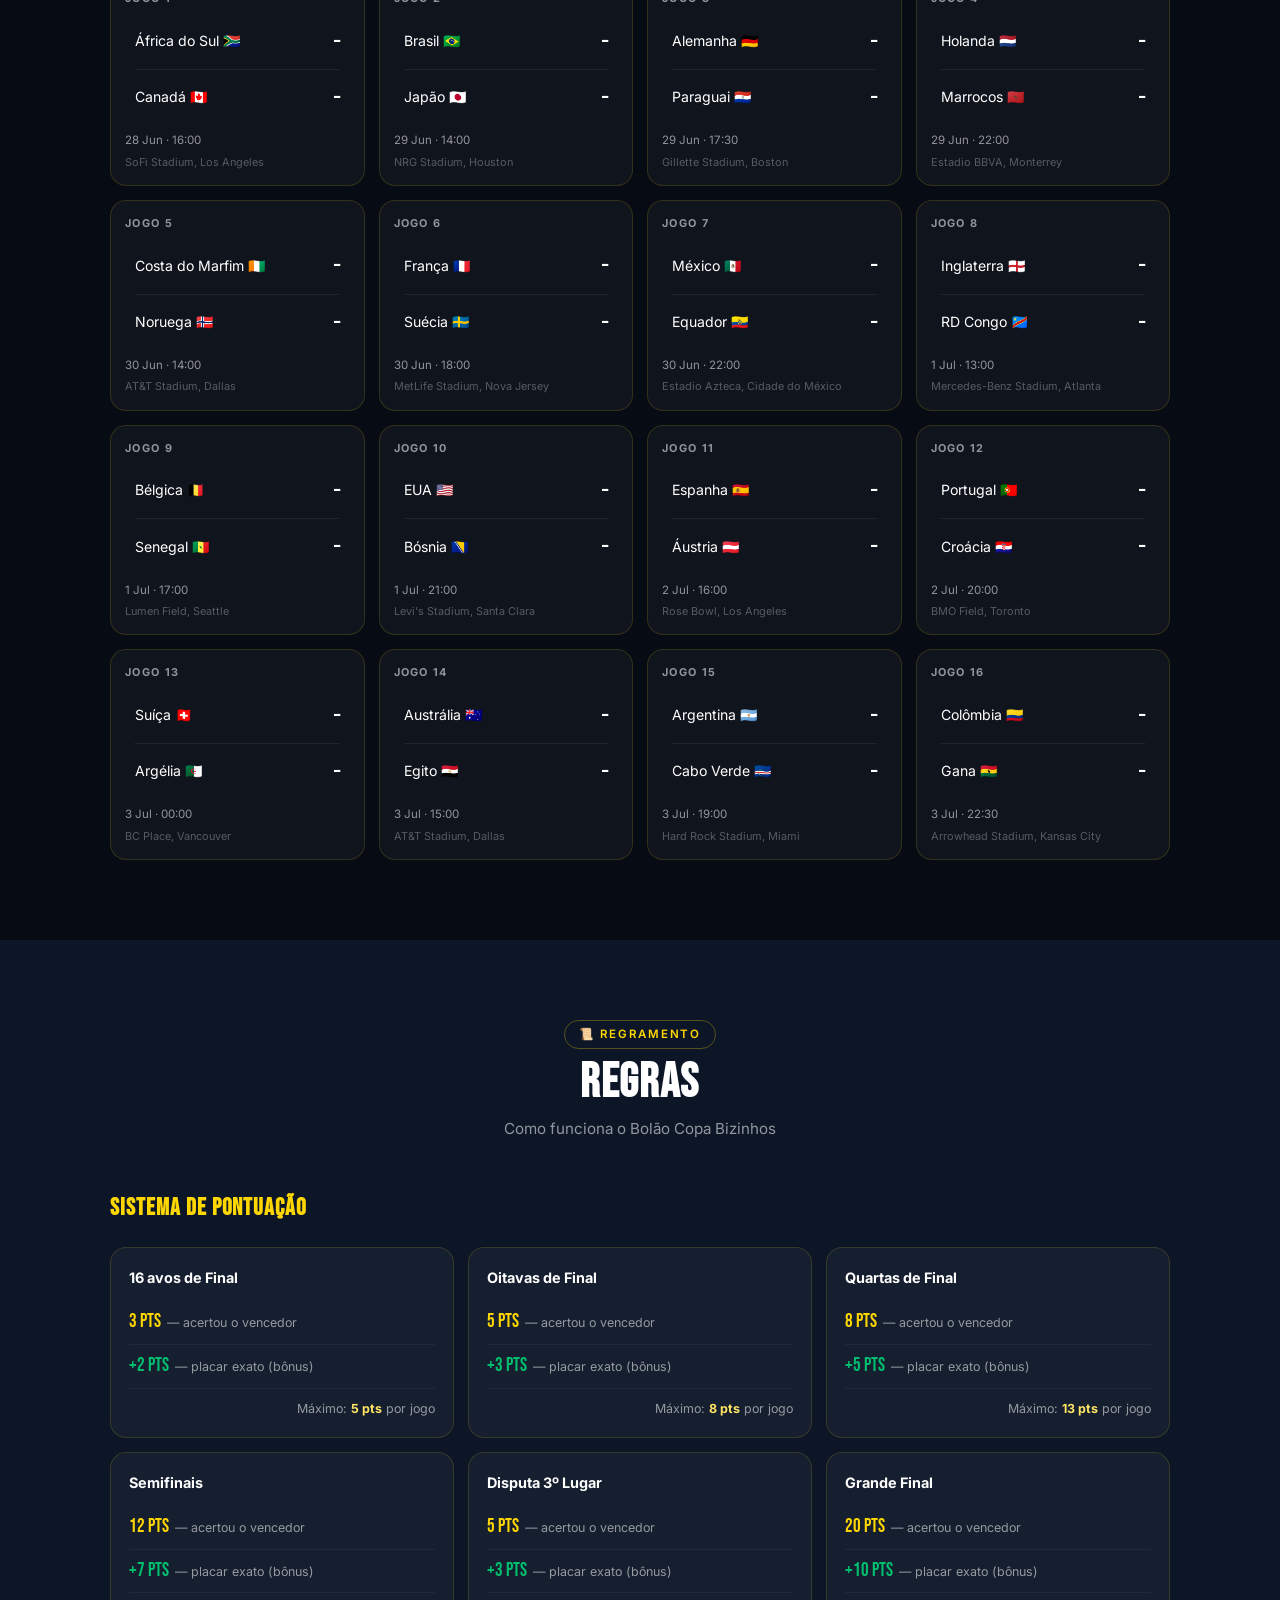
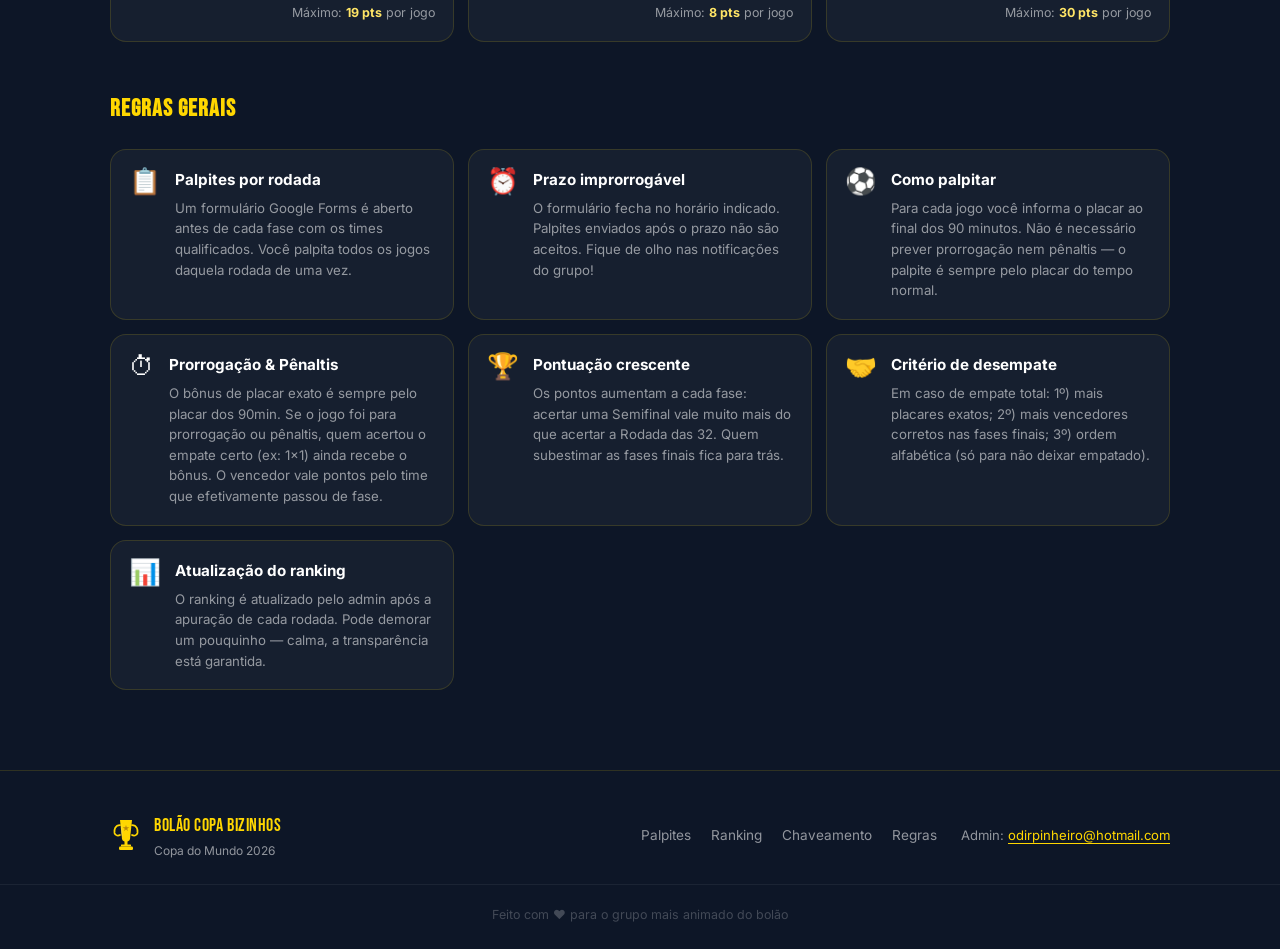
==== commit 45db613e: "Adiciona página de apostas com integração Supabase - apostas.html: página que mostra apostas de todo" ====
--- a/index.html
+++ b/index.html
@@ -22,10 +22,11 @@
         <span class="nav-brand-text">Bolão Bizinhos</span>
       </a>
       <ul class="nav-menu" role="list">
-        <li><a href="#palpites"   class="nav-link">Palpites</a></li>
-        <li><a href="#ranking"    class="nav-link">Ranking</a></li>
+        <li><a href="#palpites"    class="nav-link">Palpites</a></li>
+        <li><a href="#ranking"     class="nav-link">Ranking</a></li>
+        <li><a href="apostas.html" class="nav-link">Apostas</a></li>
         <li><a href="#chaveamento" class="nav-link">Chaveamento</a></li>
-        <li><a href="#regras"     class="nav-link">Regras</a></li>
+        <li><a href="#regras"      class="nav-link">Regras</a></li>
       </ul>
       <button class="nav-burger" id="nav-burger"
               aria-label="Abrir menu" aria-expanded="false">
@@ -35,6 +36,7 @@
     <div class="nav-drawer" id="nav-drawer" aria-hidden="true">
       <a href="#palpites"    class="nav-drawer-link">⚽ Palpites</a>
       <a href="#ranking"     class="nav-drawer-link">🏆 Ranking</a>
+      <a href="apostas.html" class="nav-drawer-link">📋 Apostas</a>
       <a href="#chaveamento" class="nav-drawer-link">📊 Chaveamento</a>
       <a href="#regras"      class="nav-drawer-link">📜 Regras</a>
     </div>
